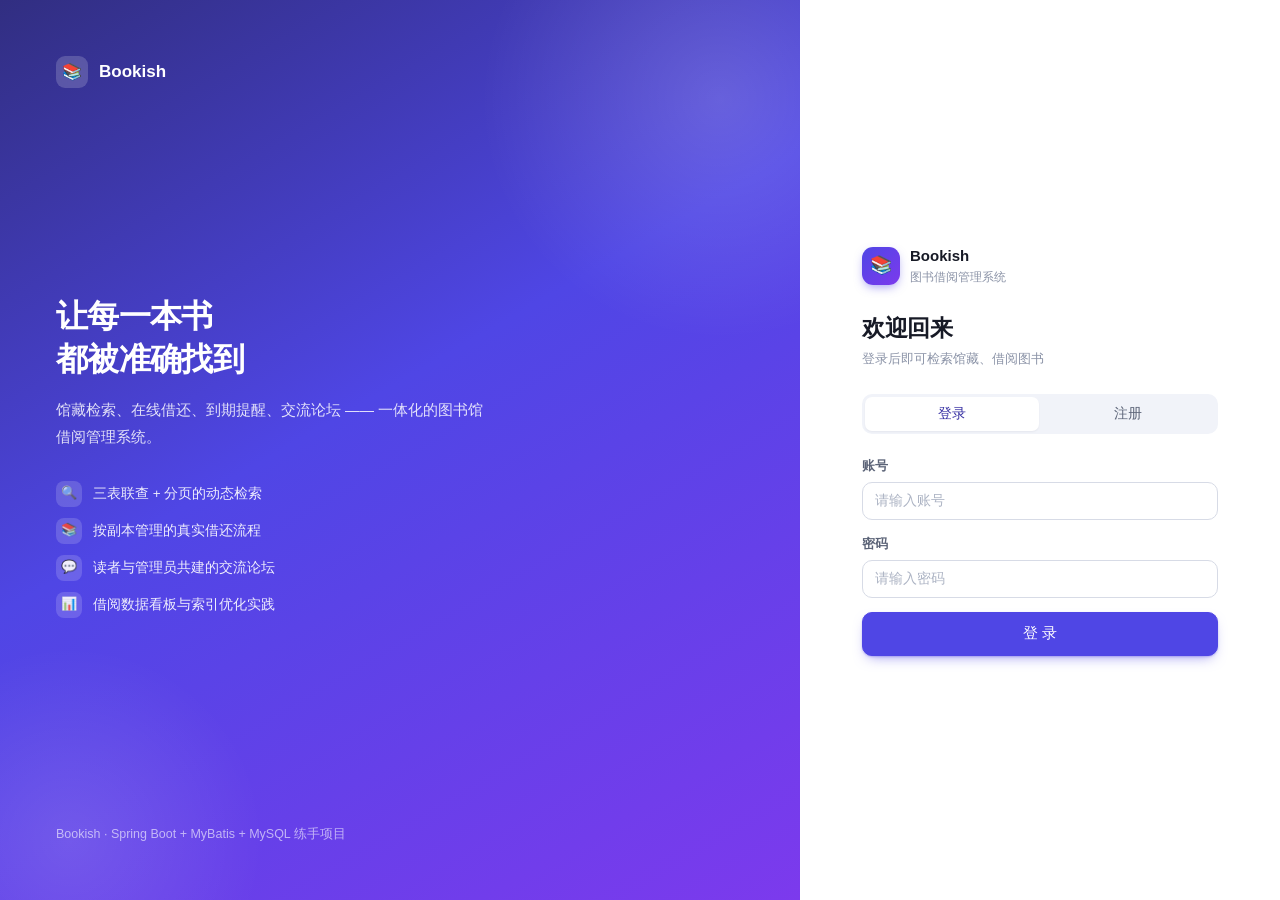
==== src/main/resources/static/admin.html @ 9dac6c5d "注册管理员需邀请码 + 前端自动刷新轮询 + 移除演示账号提示 - 后端：RegisterUserVo 增加 role/inviteCode，注册接口校验管理员邀请码   （错误码 1008，邀请码走" ====
<!DOCTYPE html>
<html lang="zh-CN">
<head>
<meta charset="UTF-8">
<meta name="viewport" content="width=device-width, initial-scale=1.0">
<meta http-equiv="Cache-Control" content="no-store, no-cache, must-revalidate">
<title>管理后台 · Bookish</title>
<link rel="stylesheet" href="css/style.css?v=20261019e">
</head>
<body>

<div class="app">
  <aside class="sidebar" id="sidebar"></aside>

  <div class="main">
    <header class="topbar" id="topbar"></header>

    <main class="content">

      <div class="tabs">
        <button class="active" onclick="switchPane('stats', this)">📊 统计看板</button>
        <button onclick="switchPane('books', this)">📚 图书管理</button>
        <button onclick="switchPane('records', this)">📋 借阅流水</button>
        <button onclick="switchPane('community', this)">🛡️ 社区管理 <span class="cnt" id="tabReportCnt">0</span></button>
      </div>

      <!-- ==================== 统计看板 ==================== -->
      <div id="paneStats">
        <div class="stat-grid cols-4">
          <div class="stat-card">
            <div class="s-top"><span class="s-label">图书种类</span><span class="s-ico">📚</span></div>
            <div class="s-value" id="stBooks">—</div>
          </div>
          <div class="stat-card">
            <div class="s-top"><span class="s-label">馆藏册数</span><span class="s-ico">🗂️</span></div>
            <div class="s-value" id="stCopies">—</div>
          </div>
          <div class="stat-card">
            <div class="s-top"><span class="s-label">注册读者</span><span class="s-ico">👥</span></div>
            <div class="s-value" id="stReaders">—</div>
          </div>
          <div class="stat-card">
            <div class="s-top"><span class="s-label">当前在借</span><span class="s-ico">📖</span></div>
            <div class="s-value" id="stBorrowing">—</div>
          </div>
          <div class="stat-card danger">
            <div class="s-top"><span class="s-label">逾期未还</span><span class="s-ico">⏰</span></div>
            <div class="s-value" id="stOverdue">—</div>
          </div>
          <div class="stat-card">
            <div class="s-top"><span class="s-label">今日借出</span><span class="s-ico">📈</span></div>
            <div class="s-value" id="stToday">—</div>
          </div>
          <div class="stat-card accent">
            <div class="s-top"><span class="s-label">待缴罚款</span><span class="s-ico">💰</span></div>
            <div class="s-value" id="stFine">—</div>
          </div>
          <div class="stat-card success">
            <div class="s-top"><span class="s-label">论坛帖子</span><span class="s-ico">💬</span></div>
            <div class="s-value" id="stPosts">—</div>
            <div class="s-foot">待处理举报 <b id="stReports">—</b></div>
          </div>
        </div>

        <div class="stat-grid cols-2 mt-16" style="grid-template-columns:1fr 1fr">
          <div class="card">
            <div class="card-head"><h3>📊 各分类借阅量</h3></div>
            <div class="card-body"><div class="bar-chart" id="catChart"><div class="loading-tip">加载中…</div></div></div>
          </div>
          <div class="card">
            <div class="card-head"><h3>📈 月度借出趋势</h3></div>
            <div class="card-body"><div class="bar-chart" id="monthChart"><div class="loading-tip">加载中…</div></div></div>
          </div>
        </div>
      </div>

      <!-- ==================== 图书管理 ==================== -->
      <div id="paneBooks" class="hidden">
        <div class="flex-between mb-16">
          <div class="text-sub text-sm">共 <b id="bookTotal">0</b> 种图书（含全部出版社）</div>
          <button class="btn btn-primary" onclick="openBookForm(null)">＋ 新增图书</button>
        </div>
        <div class="table-wrap"><table class="data-table" id="bookTable"></table></div>
        <div id="bookPager" class="pager"></div>
      </div>

      <!-- ==================== 借阅流水 ==================== -->
      <div id="paneRecords" class="hidden">
        <div class="card mb-16">
          <div class="card-body" style="padding:14px 16px">
            <div class="search-row">
              <div class="search-wrap">
                <span class="s-ico">🔍</span>
                <input type="text" id="recKeyword" placeholder="搜索读者姓名 / 书名 / 条码…"
                       onkeydown="if(event.key==='Enter')loadRecords(1)">
              </div>
              <select id="recStatus" onchange="loadRecords(1)" style="width:auto;min-width:130px">
                <option value="">全部状态</option>
                <option value="borrowed">在借中</option>
                <option value="overdue">已逾期</option>
                <option value="returned">已归还</option>
              </select>
              <button class="btn btn-primary" onclick="loadRecords(1)">查询</button>
              <button class="btn btn-ghost" onclick="resetRecords()">重置</button>
            </div>
          </div>
        </div>
        <div class="table-wrap"><table class="data-table" id="recTable"></table></div>
        <div id="recPager" class="pager"></div>
      </div>

      <!-- ==================== 社区管理 ==================== -->
      <div id="paneCommunity" class="hidden">
        <div class="seg mb-16" id="cmSeg">
          <button class="seg-btn active" data-sub="reports" onclick="switchComm('reports')">🚩 举报处理</button>
          <button class="seg-btn" data-sub="audits" onclick="switchComm('audits')">📝 帖子审核 <span class="cnt" id="tabAuditCnt">0</span></button>
          <button class="seg-btn" data-sub="users" onclick="switchComm('users')">👥 用户与禁言</button>
          <button class="seg-btn" data-sub="anns" onclick="switchComm('anns')">📢 公告管理</button>
        </div>

        <!-- 帖子审核 -->
        <div id="subAudits" class="hidden">
          <div class="card mb-16">
            <div class="card-body" style="padding:14px 16px">
              <div class="search-row">
                <select id="auStatus" onchange="loadAudits(1)" style="width:auto;min-width:140px">
                  <option value="0">待审核</option>
                  <option value="1">已发布</option>
                  <option value="2">已驳回</option>
                </select>
                <div class="search-wrap">
                  <span class="s-ico">🔍</span>
                  <input type="text" id="auKeyword" placeholder="搜索标题或正文…"
                         onkeydown="if(event.key==='Enter')loadAudits(1)">
                </div>
                <button class="btn btn-primary" onclick="loadAudits(1)">查询</button>
                <button class="btn btn-ghost" onclick="resetAudits()">重置</button>
              </div>
              <div class="hint" style="margin-top:8px">
                普通读者发帖默认「待审核」，只有这里点「通过」后其他人才能看到。
              </div>
            </div>
          </div>
          <div class="table-wrap"><table class="data-table" id="auditTable"></table></div>
          <div id="auditPager" class="pager"></div>
        </div>

        <!-- 举报处理 -->
        <div id="subReports">
          <div class="card mb-16">
            <div class="card-body" style="padding:14px 16px">
              <div class="search-row">
                <select id="rpStatus" onchange="loadReports(1)" style="width:auto;min-width:130px">
                  <option value="0">待处理</option>
                  <option value="">全部状态</option>
                  <option value="1">已处理</option>
                  <option value="2">已驳回</option>
                </select>
                <select id="rpTargetType" onchange="loadReports(1)" style="width:auto;min-width:130px">
                  <option value="">全部类型</option>
                  <option value="post">帖子</option>
                  <option value="comment">评论</option>
                </select>
                <button class="btn btn-ghost" onclick="loadReports(1)">刷新</button>
                <span class="spacer" style="flex:1"></span>
                <span class="text-sub text-sm">点「处理」可隐藏内容 / 删除 / 禁言作者</span>
              </div>
            </div>
          </div>
          <div class="table-wrap"><table class="data-table" id="reportTable"></table></div>
          <div id="reportPager" class="pager"></div>
        </div>

        <!-- 用户与禁言 -->
        <div id="subUsers" class="hidden">
          <div class="card mb-16">
            <div class="card-body" style="padding:14px 16px">
              <div class="search-row">
                <div class="search-wrap">
                  <span class="s-ico">🔍</span>
                  <input type="text" id="uKeyword" placeholder="搜索账号或昵称…"
                         onkeydown="if(event.key==='Enter')loadUsers(1)">
                </div>
                <select id="uRole" onchange="loadUsers(1)" style="width:auto;min-width:120px">
                  <option value="">全部角色</option>
                  <option value="reader">读者</option>
                  <option value="admin">管理员</option>
                </select>
                <select id="uStatus" onchange="loadUsers(1)" style="width:auto;min-width:120px">
                  <option value="">全部状态</option>
                  <option value="1">正常</option>
                  <option value="0">已禁言</option>
                </select>
                <button class="btn btn-primary" onclick="loadUsers(1)">查询</button>
                <button class="btn btn-ghost" onclick="resetUsers()">重置</button>
              </div>
              <div class="hint" style="margin-top:8px">
                禁言后该用户不能发帖 / 评论 / 举报；到期自动失效（后端在发帖、评论时按 mute_until 判断），
                「解除禁言」是立刻恢复。
              </div>
            </div>
          </div>
          <div class="table-wrap"><table class="data-table" id="userTable"></table></div>
          <div id="userPager" class="pager"></div>
        </div>

        <!-- 公告管理 -->
        <div id="subAnns" class="hidden">
          <div class="flex-between mb-16">
            <div class="text-sub text-sm">共 <b id="annTotal">0</b> 条公告</div>
            <button class="btn btn-primary" onclick="admOpenAnn(null)">＋ 发布公告</button>
          </div>
          <div class="table-wrap"><table class="data-table" id="annTable"></table></div>
          <div id="annPager" class="pager"></div>
        </div>
      </div>

    </main>
  </div>
</div>

<!-- ==================== 图书新增/编辑弹窗 ==================== -->
<div class="modal-mask" id="bookModal">
  <div class="modal">
    <div class="modal-head">
      <h3 id="bookModalTitle">新增图书</h3>
      <button class="modal-close" onclick="closeModal('bookModal')">×</button>
    </div>
    <div class="modal-body">
      <div class="field">
        <label>书名 *</label>
        <input type="text" id="fTitle" placeholder="例如：深入理解计算机系统">
      </div>
      <div class="field-row">
        <div class="field"><label>作者 *</label><input type="text" id="fAuthor" placeholder="作者姓名"></div>
        <div class="field"><label>ISBN *</label><input type="text" id="fIsbn" placeholder="13 位书号"></div>
      </div>
      <div class="field-row">
        <div class="field"><label>分类 *</label><select id="fCategory"></select></div>
        <div class="field"><label>出版社 *</label><select id="fPublisher"></select></div>
      </div>
      <div class="field-row">
        <div class="field"><label>价格（元）*</label><input type="number" id="fPrice" step="0.01" min="0" placeholder="59.00"></div>
        <div class="field"><label>出版日期</label><input type="date" id="fDate"></div>
      </div>
      <div class="field" id="copyCountField">
        <label>初始副本数 *</label>
        <input type="number" id="fCopyCount" min="1" max="20" value="3">
        <div class="hint">同一本书可以有多本实体副本，副本会自动生成唯一条码</div>
      </div>
      <div class="field" style="margin-bottom:0">
        <label>简介</label>
        <textarea id="fIntro" placeholder="一句话介绍这本书"></textarea>
      </div>
    </div>
    <div class="modal-foot">
      <button class="btn btn-ghost" onclick="closeModal('bookModal')">取消</button>
      <button class="btn btn-primary" id="btnSaveBook" onclick="saveBook()">保存</button>
    </div>
  </div>
</div>

<!-- ==================== 处理举报弹窗 ==================== -->
<div class="modal-mask" id="dealModal">
  <div class="modal">
    <div class="modal-head">
      <h3>处理举报</h3>
      <button class="modal-close" onclick="closeModal('dealModal')">×</button>
    </div>
    <div class="modal-body">
      <div id="dealTarget" class="pf-tip" style="background:var(--surface-3);border-color:var(--border);color:var(--text-2)"></div>
      <div class="field">
        <label>处理动作</label>
        <select id="dealAction" onchange="onDealActionChange()">
          <option value="reject">驳回举报（内容不动）</option>
          <option value="hide">隐藏被举报内容</option>
          <option value="delete">删除被举报内容</option>
          <option value="mute">隐藏内容 + 禁言作者</option>
        </select>
      </div>
      <div class="field" id="dealDaysField" style="display:none">
        <label>禁言天数</label>
        <select id="dealDays">
          <option value="1">1 天</option>
          <option value="3" selected>3 天</option>
          <option value="7">7 天</option>
          <option value="30">30 天</option>
          <option value="">永久禁言</option>
        </select>
      </div>
      <div class="field" style="margin-bottom:0">
        <label>处理备注（会记进 handle_remark）</label>
        <input type="text" id="dealRemark" maxlength="200" placeholder="例如：确认是广告">
      </div>
    </div>
    <div class="modal-foot">
      <button class="btn btn-ghost" onclick="closeModal('dealModal')">取消</button>
      <button class="btn btn-primary" id="dealSubmit" onclick="submitDeal()">确认处理</button>
    </div>
  </div>
</div>

<!-- ==================== 禁言弹窗 ==================== -->
<div class="modal-mask" id="muteModal">
  <div class="modal" style="max-width:440px">
    <div class="modal-head">
      <h3 id="muteModalTitle">禁言用户</h3>
      <button class="modal-close" onclick="closeModal('muteModal')">×</button>
    </div>
    <div class="modal-body">
      <div id="muteTarget" class="pf-tip" style="background:var(--danger-50);border-color:var(--danger-100);color:var(--danger)"></div>
      <div class="field">
        <label>禁言时长</label>
        <select id="muteDays">
          <option value="1">1 天</option>
          <option value="3" selected>3 天</option>
          <option value="7">7 天</option>
          <option value="30">30 天</option>
          <option value="">永久禁言</option>
        </select>
        <div class="hint">禁言期间该用户不能发帖、评论、举报（后端会拦）</div>
      </div>
      <div class="field" style="margin-bottom:0">
        <label>禁言原因</label>
        <input type="text" id="muteReason" maxlength="200" placeholder="例如：发布广告内容">
      </div>
    </div>
    <div class="modal-foot">
      <button class="btn btn-ghost" onclick="closeModal('muteModal')">取消</button>
      <button class="btn btn-danger" id="muteSubmit" onclick="submitMute()">确认禁言</button>
    </div>
  </div>
</div>

<!-- ==================== 驳回帖子弹窗 ==================== -->
<div class="modal-mask" id="rejectModal">
  <div class="modal" style="max-width:460px">
    <div class="modal-head">
      <h3>驳回帖子</h3>
      <button class="modal-close" onclick="closeModal('rejectModal')">×</button>
    </div>
    <div class="modal-body">
      <div id="rejectTarget" class="pf-tip" style="background:var(--danger-50);border-color:var(--danger-100);color:var(--danger)"></div>
      <div class="field" style="margin-bottom:0">
        <label>驳回理由（作者能看到）</label>
        <textarea id="rejectReason" maxlength="200" placeholder="例如：正文只有一句话，请补充具体内容后再发"></textarea>
        <div class="hint">不填则默认「内容不符合社区规范」。作者可修改后重新提交审核。</div>
      </div>
    </div>
    <div class="modal-foot">
      <button class="btn btn-ghost" onclick="closeModal('rejectModal')">取消</button>
      <button class="btn btn-danger" id="rejectSubmit" onclick="submitReject()">确认驳回</button>
    </div>
  </div>
</div>

<!-- ==================== 公告发布/编辑弹窗 ==================== -->
<div class="modal-mask" id="annModal">
  <div class="modal modal-lg">
    <div class="modal-head">
      <h3 id="annModalTitle">发布公告</h3>
      <button class="modal-close" onclick="closeModal('annModal')">×</button>
    </div>
    <div class="modal-body">
      <div class="field">
        <label>标题 *</label>
        <input type="text" id="anTitle" maxlength="120" placeholder="例如：国庆假期开放时间调整">
      </div>
      <div class="field-row">
        <div class="field">
          <label>类型</label>
          <select id="anType">
            <option value="notice">📌 通知</option>
            <option value="rule">📜 规则</option>
            <option value="event">🎉 活动</option>
          </select>
        </div>
        <div class="field">
          <label>状态</label>
          <select id="anStatus">
            <option value="1">已发布（读者可见）</option>
            <option value="0">下架（读者不可见）</option>
          </select>
        </div>
      </div>
      <div class="field">
        <label class="checkbox" style="font-weight:600;color:var(--text-2)">
          <input type="checkbox" id="anTop"> 置顶显示
        </label>
      </div>
      <div class="field" style="margin-bottom:0">
        <label>正文 *</label>
        <textarea id="anContent" style="min-height:200px" placeholder="支持换行，请写清时间、地点、规则"></textarea>
      </div>
    </div>
    <div class="modal-foot">
      <button class="btn btn-ghost" onclick="closeModal('annModal')">取消</button>
      <button class="btn btn-primary" id="anSubmit" onclick="admSubmitAnn()">发布</button>
    </div>
  </div>
</div>

<script src="js/mock.js?v=20261019e"></script>
<script src="js/api.js?v=20261019e"></script>
<script src="js/admin.js?v=20261019e"></script>
</body>
</html>
---- src/main/resources/static/css/style.css ----
/* ==========================================================
   Bookish · 样式表 v2（现代 SaaS 风格）
   ---------------------------------------------------------
   目录：
   0. 设计 token（颜色 / 圆角 / 阴影 / 间距）
   1. 基础重置与排版
   2. 应用外壳：侧边栏 + 顶栏 + 内容区
   3. 按钮
   4. 表单
   5. 卡片 / 面板 / 分区标题
   6. 徽章 / 标签 / 状态点
   7. 统计卡
   8. 标签页 / 分段控件
   9. 表格 / 分页
   10. 头像 / 用户菜单
   11. 骨架屏 / 空状态 / 加载态
   12. Toast / 弹窗 / 抽屉
   13. 图书（网格 / 热门轮播 / 详情）
   14. 借阅（记录卡）
   15. 图表（横向条形）
   16. 个人中心弹窗
   17. 论坛
   18. 公告
   19. 登录注册页
   20. 响应式
   ========================================================== */

/* ==================== 0. 设计 token ==================== */
:root {
  /* 品牌色：靛蓝 */
  --brand:        #4F46E5;
  --brand-600:    #4338CA;
  --brand-700:    #3730A3;
  --brand-50:     #EEF2FF;
  --brand-100:    #E0E7FF;

  /* 中性色 */
  --bg:           #F5F6FA;
  --surface:      #FFFFFF;
  --surface-2:    #FAFBFD;
  --surface-3:    #F1F3F9;
  --border:       #E7E9F0;
  --border-2:     #D7DBE6;
  --text:         #171A26;
  --text-2:       #5B6377;
  --text-3:       #8B93A7;
  --text-4:       #ADB4C4;

  /* 语义色 */
  --danger:       #E5484D;
  --danger-50:    #FEF1F2;
  --danger-100:   #FDD8DA;
  --success:      #12A150;
  --success-50:   #EAFBF1;
  --warn:         #B45309;
  --warn-50:      #FFF7E6;
  --info:         #0EA5E9;
  --info-50:      #EAF7FE;

  /* 兼容旧变量名（个别内联 style 里还在用 --primary / --accent） */
  --primary:        var(--brand);
  --primary-dark:   var(--brand-600);
  --primary-light:  var(--brand-50);
  --accent:         #7C3AED;
  --accent-light:   #F3EEFE;

  --radius:       14px;
  --radius-sm:    10px;
  --radius-xs:    8px;
  --radius-pill:  999px;

  --shadow-xs: 0 1px 2px rgba(16, 24, 40, .05);
  --shadow-sm: 0 1px 3px rgba(16, 24, 40, .06), 0 1px 2px rgba(16, 24, 40, .04);
  --shadow:    0 2px 4px rgba(16, 24, 40, .04), 0 12px 24px -12px rgba(16, 24, 40, .12);
  --shadow-lg: 0 24px 56px -12px rgba(16, 24, 40, .22);

  --sidebar-w: 236px;
  --topbar-h:  64px;
}

/* ==================== 1. 基础 ==================== */
* { margin: 0; padding: 0; box-sizing: border-box; }

html { scroll-behavior: smooth; -webkit-text-size-adjust: 100%; }

body {
  font-family: -apple-system, BlinkMacSystemFont, "Segoe UI", "PingFang SC",
               "Hiragino Sans GB", "Microsoft YaHei", "Helvetica Neue", sans-serif;
  background: var(--bg);
  color: var(--text);
  font-size: 14px;
  line-height: 1.6;
  min-height: 100vh;
  -webkit-font-smoothing: antialiased;
}

a { color: var(--brand); text-decoration: none; }
a:hover { color: var(--brand-600); }

h1, h2, h3, h4 { line-height: 1.35; font-weight: 650; letter-spacing: -.01em; }
h1 { font-size: 20px; }
h2 { font-size: 17px; }
h3 { font-size: 15.5px; }

::selection { background: var(--brand-100); }

/* 滚动条 */
::-webkit-scrollbar { width: 10px; height: 10px; }
::-webkit-scrollbar-thumb { background: #D3D8E4; border-radius: 999px; border: 3px solid transparent; background-clip: content-box; }
::-webkit-scrollbar-thumb:hover { background: #BCC3D4; background-clip: content-box; }
::-webkit-scrollbar-track { background: transparent; }

/* 通用工具类 */
.hidden { display: none !important; }
.text-sub { color: var(--text-2); }
.text-light { color: var(--text-3); }
.text-sm { font-size: 12.5px; }
.text-xs { font-size: 11.5px; }
.mono { font-family: ui-monospace, SFMono-Regular, Menlo, Consolas, "Liberation Mono", monospace; font-size: 12.5px; }
.flex-between { display: flex; align-items: center; justify-content: space-between; gap: 12px; }
.flex-center { display: flex; align-items: center; gap: 8px; }
.mb-8 { margin-bottom: 8px; }
.mb-16 { margin-bottom: 16px; }
.mt-8 { margin-top: 8px; }
.mt-16 { margin-top: 16px; }
.mt-24 { margin-top: 24px; }
.nowrap { white-space: nowrap; }

/* 入场动画 */
@keyframes fadeUp { from { opacity: 0; transform: translateY(8px); } to { opacity: 1; transform: none; } }
@keyframes fadeIn { from { opacity: 0; } to { opacity: 1; } }
@keyframes spin { to { transform: rotate(360deg); } }
@keyframes shimmer { 0% { background-position: -420px 0; } 100% { background-position: 420px 0; } }
@keyframes popIn { from { opacity: 0; transform: translateY(12px) scale(.98); } to { opacity: 1; transform: none; } }
.fade-up { animation: fadeUp .34s cubic-bezier(.22, .61, .36, 1) both; }

/* ==================== 2. 应用外壳 ==================== */
.app { display: flex; min-height: 100vh; }

/* ---- 侧边栏 ---- */
.sidebar {
  width: var(--sidebar-w);
  position: fixed; top: 0; bottom: 0; left: 0; z-index: 70;
  display: flex; flex-direction: column;
  background: var(--surface);
  border-right: 1px solid var(--border);
}

.sb-brand {
  height: var(--topbar-h);
  display: flex; align-items: center; gap: 10px;
  padding: 0 18px; flex-shrink: 0;
  border-bottom: 1px solid var(--border);
}
.sb-logo {
  width: 32px; height: 32px; border-radius: 9px; flex-shrink: 0;
  background: linear-gradient(135deg, var(--brand) 0%, #7C3AED 100%);
  color: #fff; display: flex; align-items: center; justify-content: center;
  font-size: 16px; box-shadow: 0 4px 10px -2px rgba(79, 70, 229, .5);
}
.sb-brand-text b { display: block; font-size: 15px; letter-spacing: -.02em; line-height: 1.2; }
.sb-brand-text span { font-size: 11px; color: var(--text-3); }

.sb-scroll { flex: 1; overflow-y: auto; padding: 14px 12px; }

.sb-group { margin-bottom: 18px; }
.sb-group-title {
  font-size: 11px; font-weight: 600; letter-spacing: .08em;
  color: var(--text-4); text-transform: uppercase;
  padding: 0 10px 7px;
}

.sb-item {
  display: flex; align-items: center; gap: 11px;
  padding: 9px 11px; margin-bottom: 2px;
  border-radius: var(--radius-sm);
  color: var(--text-2); font-size: 13.5px; font-weight: 500;
  cursor: pointer; position: relative;
  transition: background .15s, color .15s;
}
.sb-item:hover { background: var(--surface-3); color: var(--text); }
.sb-item.active { background: var(--brand-50); color: var(--brand-700); font-weight: 600; }
.sb-item.active::before {
  content: ""; position: absolute; left: -12px; top: 50%; transform: translateY(-50%);
  width: 3px; height: 18px; border-radius: 0 3px 3px 0; background: var(--brand);
}
.sb-item .sb-ico { width: 18px; text-align: center; font-size: 15px; flex-shrink: 0; }
.sb-item .sb-txt { flex: 1; }
.sb-badge {
  min-width: 18px; height: 18px; padding: 0 5px;
  border-radius: 999px; background: var(--danger); color: #fff;
  font-size: 10.5px; font-weight: 700; line-height: 18px; text-align: center;
}
.sb-badge.soft { background: var(--brand-100); color: var(--brand-700); }

.sb-foot { padding: 12px; border-top: 1px solid var(--border); flex-shrink: 0; }
.sb-user {
  display: flex; align-items: center; gap: 10px;
  padding: 8px; border-radius: var(--radius-sm);
  cursor: pointer; transition: background .15s;
}
.sb-user:hover { background: var(--surface-3); }
.sb-user-info { min-width: 0; flex: 1; }
.sb-user-info b { display: block; font-size: 13px; font-weight: 600; white-space: nowrap; overflow: hidden; text-overflow: ellipsis; }
.sb-user-info span { font-size: 11px; color: var(--text-3); }

.sidebar-mask {
  position: fixed; inset: 0; z-index: 65;
  background: rgba(16, 24, 40, .38);
  opacity: 0; pointer-events: none; transition: opacity .22s;
}
.sidebar-mask.show { opacity: 1; pointer-events: auto; }
/* 毛玻璃只在窄屏「抽屉模式」下生效；宽屏侧边栏常驻，不需要遮罩 */
@media (max-width: 960px) {
  .sidebar-mask { backdrop-filter: blur(2px); }
}
@media (min-width: 961px) {
  .sidebar-mask { display: none !important; }
}

/* ---- 主区 ---- */
.main { flex: 1; min-width: 0; margin-left: var(--sidebar-w); display: flex; flex-direction: column; }

.topbar {
  height: var(--topbar-h); flex-shrink: 0;
  position: sticky; top: 0; z-index: 60;
  display: flex; align-items: center; gap: 14px;
  padding: 0 24px;
  background: rgba(255, 255, 255, .88);
  backdrop-filter: saturate(180%) blur(10px);
  border-bottom: 1px solid var(--border);
}
.tb-title { flex: 1; min-width: 0; }
.tb-title h1 { font-size: 17px; display: flex; align-items: center; gap: 8px; }
.tb-title p { font-size: 12.5px; color: var(--text-3); margin-top: 1px; }
.tb-actions { display: flex; align-items: center; gap: 8px; flex-shrink: 0; }

.menu-btn { display: none; }

.icon-btn {
  width: 36px; height: 36px; border-radius: var(--radius-sm);
  display: inline-flex; align-items: center; justify-content: center;
  border: 1px solid transparent; background: none;
  color: var(--text-2); font-size: 16px; cursor: pointer;
  position: relative; transition: all .15s; font-family: inherit;
}
.icon-btn:hover { background: var(--surface-3); color: var(--text); }
.icon-btn .dot {
  position: absolute; top: 6px; right: 6px;
  width: 8px; height: 8px; border-radius: 50%;
  background: var(--danger); border: 2px solid var(--surface);
}

.content {
  flex: 1; width: 100%; max-width: 1320px;
  margin: 0 auto; padding: 24px;
  animation: fadeIn .28s ease both;
}
.content-wide { max-width: 100%; }

/* ==================== 3. 按钮 ==================== */
.btn {
  display: inline-flex; align-items: center; justify-content: center; gap: 6px;
  height: 38px; padding: 0 16px;
  border-radius: var(--radius-sm);
  border: 1px solid var(--border-2);
  background: var(--surface); color: var(--text);
  font-size: 13.5px; font-weight: 550; font-family: inherit;
  cursor: pointer; white-space: nowrap;
  transition: background .15s, border-color .15s, box-shadow .15s, transform .06s;
}
.btn:hover { background: var(--surface-3); border-color: var(--text-4); }
.btn:active { transform: translateY(1px); }
.btn:disabled { opacity: .55; cursor: not-allowed; transform: none; }

.btn-primary {
  background: var(--brand); border-color: var(--brand); color: #fff;
  box-shadow: 0 1px 2px rgba(79, 70, 229, .3), 0 6px 14px -6px rgba(79, 70, 229, .6);
}
.btn-primary:hover { background: var(--brand-600); border-color: var(--brand-600); }
.btn-danger { background: var(--danger); border-color: var(--danger); color: #fff; }
.btn-danger:hover { background: #D13438; border-color: #D13438; }
.btn-soft-danger { background: var(--danger-50); border-color: var(--danger-100); color: var(--danger); }
.btn-soft-danger:hover { background: var(--danger-100); border-color: var(--danger-100); }
.btn-success { background: var(--success); border-color: var(--success); color: #fff; }
.btn-success:hover { background: #0E8A44; border-color: #0E8A44; }
.btn-ghost { background: transparent; border-color: var(--border-2); color: var(--text-2); }
.btn-ghost:hover { background: var(--surface-3); color: var(--text); }
.btn-brand-soft { background: var(--brand-50); border-color: var(--brand-100); color: var(--brand-700); }
.btn-brand-soft:hover { background: var(--brand-100); border-color: var(--brand-100); }
.btn-link { background: none; border: none; color: var(--brand); padding: 0 4px; height: auto; }
.btn-link:hover { background: none; text-decoration: underline; }

.btn-sm { height: 30px; padding: 0 11px; font-size: 12.5px; border-radius: var(--radius-xs); gap: 4px; }
.btn-lg { height: 44px; padding: 0 22px; font-size: 14.5px; }
.btn-block { width: 100%; }
.btn-icon { width: 36px; height: 36px; padding: 0; }
.btn-icon.btn-sm { width: 30px; height: 30px; }

.btn-group { display: inline-flex; gap: 6px; }

/* ==================== 4. 表单 ==================== */
.field { margin-bottom: 14px; }
.field > label {
  display: block; font-size: 12.5px; font-weight: 600;
  color: var(--text-2); margin-bottom: 6px;
}
.field .hint { font-size: 11.5px; color: var(--text-3); margin-top: 5px; }
.field .err { font-size: 11.5px; color: var(--danger); margin-top: 5px; }
.field-row { display: grid; grid-template-columns: 1fr 1fr; gap: 12px; }

input[type="text"], input[type="password"], input[type="number"], input[type="date"],
input[type="search"], select, textarea {
  width: 100%; min-height: 38px;
  padding: 8px 12px;
  border: 1px solid var(--border-2);
  border-radius: var(--radius-sm);
  background: var(--surface);
  color: var(--text); font-size: 13.5px; font-family: inherit;
  transition: border-color .15s, box-shadow .15s, background .15s;
}
textarea { min-height: 92px; resize: vertical; line-height: 1.65; }
input::placeholder, textarea::placeholder { color: var(--text-4); }
input:focus, select:focus, textarea:focus {
  outline: none; border-color: var(--brand);
  box-shadow: 0 0 0 3.5px rgba(79, 70, 229, .13);
}
input:disabled, select:disabled, textarea:disabled { background: var(--surface-3); color: var(--text-3); cursor: not-allowed; }
select { cursor: pointer; appearance: none;
  background-image: url("data:image/svg+xml;utf8,<svg xmlns='http://www.w3.org/2000/svg' width='12' height='12' viewBox='0 0 24 24' fill='none' stroke='%238B93A7' stroke-width='3'><path d='M6 9l6 6 6-6'/></svg>");
  background-repeat: no-repeat; background-position: right 12px center; padding-right: 32px;
}

/* 搜索框（带放大镜 + 清空按钮） */
.search-wrap { position: relative; flex: 1; min-width: 160px; }
.search-wrap .s-ico {
  position: absolute; left: 12px; top: 50%; transform: translateY(-50%);
  color: var(--text-4); font-size: 14px; pointer-events: none;
}
.search-wrap input { padding-left: 34px; padding-right: 34px; }
.search-wrap .s-clear {
  position: absolute; right: 8px; top: 50%; transform: translateY(-50%);
  width: 22px; height: 22px; border-radius: 50%; border: none;
  background: var(--surface-3); color: var(--text-2);
  font-size: 14px; line-height: 1; cursor: pointer; display: none;
  align-items: center; justify-content: center;
}
.search-wrap .s-clear:hover { background: var(--border-2); color: var(--text); }

.checkbox { display: inline-flex; align-items: center; gap: 7px; font-size: 13px; color: var(--text-2); cursor: pointer; }
.checkbox input { width: 15px; height: 15px; accent-color: var(--brand); cursor: pointer; }

/* ==================== 5. 卡片 / 面板 / 标题 ==================== */
.card {
  background: var(--surface);
  border: 1px solid var(--border);
  border-radius: var(--radius);
  box-shadow: var(--shadow-xs);
}
.card-pad { padding: 18px; }
.card-head {
  display: flex; align-items: center; justify-content: space-between; gap: 12px;
  padding: 15px 18px; border-bottom: 1px solid var(--border);
}
.card-head h3 { font-size: 14.5px; display: flex; align-items: center; gap: 8px; }
.card-body { padding: 18px; }
.card-body-flush { padding: 8px 0; }

.panel {
  background: var(--surface); border: 1px solid var(--border);
  border-radius: var(--radius); box-shadow: var(--shadow-xs);
}

.section-title {
  display: flex; align-items: center; gap: 9px;
  font-size: 14.5px; font-weight: 650;
  margin: 26px 0 13px;
}
.section-title:first-child { margin-top: 0; }
.section-title .bar {
  width: 3px; height: 15px; border-radius: 2px;
  background: linear-gradient(180deg, var(--brand), #7C3AED);
}
.section-title .sub { font-size: 12px; font-weight: 400; color: var(--text-3); }
.section-title .spacer { flex: 1; }

.divider { height: 1px; background: var(--border); margin: 16px 0; }

/* ==================== 6. 徽章 / 标签 ==================== */
.badge {
  display: inline-flex; align-items: center; gap: 4px;
  height: 20px; padding: 0 8px; border-radius: 6px;
  font-size: 11.5px; font-weight: 600; white-space: nowrap;
  background: var(--surface-3); color: var(--text-2);
}
.badge.brand { background: var(--brand-50); color: var(--brand-700); }
.badge.success { background: var(--success-50); color: var(--success); }
.badge.warn { background: var(--warn-50); color: var(--warn); }
.badge.danger { background: var(--danger-50); color: var(--danger); }
.badge.info { background: var(--info-50); color: #0369A1; }
.badge.solid-danger { background: var(--danger); color: #fff; }
.badge.gradient { background: linear-gradient(135deg, var(--brand), #7C3AED); color: #fff; }

.tag {
  display: inline-flex; align-items: center;
  padding: 1px 8px; border-radius: var(--radius-pill);
  font-size: 11.5px; font-weight: 500;
  background: var(--brand-50); color: var(--brand-700);
  border: 1px solid var(--brand-100);
}
.tag.gray { background: var(--surface-3); color: var(--text-2); border-color: var(--border); }
.tag.warn { background: var(--warn-50); color: var(--warn); border-color: #FBE3B4; }
.tag.danger { background: var(--danger-50); color: var(--danger); border-color: var(--danger-100); }
.tag.success { background: var(--success-50); color: var(--success); border-color: #BFEBD3; }
.tag.plain { background: transparent; border-color: var(--border-2); color: var(--text-2); }

.chip {
  display: inline-flex; align-items: center; gap: 5px;
  padding: 5px 12px; border-radius: var(--radius-pill);
  background: var(--surface); border: 1px solid var(--border-2);
  color: var(--text-2); font-size: 12.5px; cursor: pointer;
  transition: all .15s; user-select: none;
}
.chip:hover { border-color: var(--brand); color: var(--brand-700); background: var(--brand-50); }
.chip.active { background: var(--brand); border-color: var(--brand); color: #fff; font-weight: 600; }
.chip-label { font-size: 12.5px; color: var(--text-3); margin-right: 4px; }

.chips { display: flex; flex-wrap: wrap; gap: 8px; align-items: center; }

.status-tag {
  display: inline-flex; align-items: center; gap: 5px;
  padding: 2px 9px; border-radius: var(--radius-pill);
  font-size: 11.5px; font-weight: 600;
}
.status-tag::before { content: ""; width: 6px; height: 6px; border-radius: 50%; background: currentColor; }
.status-tag.borrowed { background: var(--brand-50); color: var(--brand-700); }
.status-tag.returned { background: var(--surface-3); color: var(--text-2); }
.status-tag.overdue { background: var(--danger-50); color: var(--danger); }
.status-tag.available { background: var(--success-50); color: var(--success); }
.status-tag.lost { background: var(--surface-3); color: var(--text-3); }

/* ==================== 7. 统计卡 ==================== */
.stat-grid { display: grid; grid-template-columns: repeat(4, 1fr); gap: 14px; }
.stat-grid.cols-1 { grid-template-columns: 1fr; }
.stat-grid.cols-2 { grid-template-columns: repeat(2, 1fr); }
.stat-grid.cols-3 { grid-template-columns: repeat(3, 1fr); }
.stat-grid.cols-4 { grid-template-columns: repeat(4, 1fr); }
.stat-grid.cols-5 { grid-template-columns: repeat(5, 1fr); }

.stat-card {
  position: relative; overflow: hidden;
  background: var(--surface); border: 1px solid var(--border);
  border-radius: var(--radius); padding: 16px 18px;
  box-shadow: var(--shadow-xs);
  transition: box-shadow .2s, transform .2s, border-color .2s;
}
.stat-card:hover { box-shadow: var(--shadow); transform: translateY(-2px); border-color: var(--border-2); }
.stat-card .s-top { display: flex; align-items: center; justify-content: space-between; margin-bottom: 9px; }
.stat-card .s-label { font-size: 12.5px; color: var(--text-3); font-weight: 500; }
.stat-card .s-ico {
  width: 32px; height: 32px; border-radius: 9px;
  display: flex; align-items: center; justify-content: center; font-size: 15px;
  background: var(--brand-50);
}
.stat-card .s-value { font-size: 24px; font-weight: 700; letter-spacing: -.02em; line-height: 1.2; }
.stat-card .s-foot { font-size: 11.5px; color: var(--text-3); margin-top: 5px; }
.stat-card.danger .s-ico { background: var(--danger-50); }
.stat-card.danger .s-value { color: var(--danger); }
.stat-card.accent .s-ico { background: var(--warn-50); }
.stat-card.accent .s-value { color: var(--warn); }
.stat-card.success .s-ico { background: var(--success-50); }
.stat-card.success .s-value { color: var(--success); }
.stat-card::after {
  content: ""; position: absolute; right: -28px; top: -28px;
  width: 90px; height: 90px; border-radius: 50%;
  background: radial-gradient(circle, rgba(79, 70, 229, .07), transparent 70%);
  pointer-events: none;
}

/* ==================== 8. 标签页 / 分段控件 ==================== */
.tabs {
  display: flex; gap: 2px; align-items: center;
  border-bottom: 1px solid var(--border);
  margin-bottom: 18px; overflow-x: auto; scrollbar-width: none;
}
.tabs::-webkit-scrollbar { display: none; }
.tabs button {
  position: relative; border: none; background: none; font-family: inherit;
  padding: 10px 15px; margin-bottom: -1px;
  font-size: 13.5px; font-weight: 550; color: var(--text-2);
  cursor: pointer; white-space: nowrap;
  border-bottom: 2px solid transparent;
  transition: color .15s, border-color .15s;
}
.tabs button:hover { color: var(--text); }
.tabs button.active { color: var(--brand-700); border-bottom-color: var(--brand); }
.tabs button .cnt {
  margin-left: 6px; padding: 0 6px; border-radius: 999px;
  background: var(--surface-3); color: var(--text-3);
  font-size: 11px; font-weight: 600;
}
.tabs button.active .cnt { background: var(--brand-50); color: var(--brand-700); }
.tabs .t-spacer { flex: 1; }

.seg {
  display: inline-flex; padding: 3px; gap: 2px;
  background: var(--surface-3); border-radius: var(--radius-sm);
}
.seg-btn {
  border: none; background: none; font-family: inherit;
  padding: 5px 12px; border-radius: 7px;
  font-size: 12.5px; font-weight: 550; color: var(--text-2); cursor: pointer;
  transition: all .15s;
}
.seg-btn:hover { color: var(--text); }
.seg-btn.active { background: var(--surface); color: var(--brand-700); box-shadow: var(--shadow-xs); }

/* ==================== 9. 表格 / 分页 ==================== */
.table-wrap {
  background: var(--surface); border: 1px solid var(--border);
  border-radius: var(--radius); overflow: auto; box-shadow: var(--shadow-xs);
}
.data-table { width: 100%; border-collapse: collapse; font-size: 13.5px; }
.data-table th {
  text-align: left; font-weight: 600; font-size: 12px;
  color: var(--text-3); text-transform: uppercase; letter-spacing: .04em;
  padding: 12px 14px; background: var(--surface-2);
  border-bottom: 1px solid var(--border); white-space: nowrap;
  position: sticky; top: 0; z-index: 1;
}
.data-table td { padding: 12px 14px; border-bottom: 1px solid var(--border); vertical-align: middle; }
.data-table tbody tr:last-child td { border-bottom: none; }
.data-table tbody tr { transition: background .13s; }
.data-table tbody tr:hover { background: var(--surface-2); }
.data-table .t-right { text-align: right; }
.data-table .t-center { text-align: center; }
.data-table .t-narrow { width: 1%; white-space: nowrap; }
.table-empty { padding: 40px 16px; text-align: center; color: var(--text-3); }

.pager {
  display: flex; align-items: center; gap: 5px; flex-wrap: wrap;
  margin-top: 18px;
}
.pager button {
  min-width: 34px; height: 34px; padding: 0 10px;
  border: 1px solid var(--border-2); background: var(--surface);
  border-radius: var(--radius-xs); color: var(--text-2);
  font-size: 13px; font-family: inherit; cursor: pointer;
  transition: all .15s;
}
.pager button:hover:not(:disabled) { border-color: var(--brand); color: var(--brand-700); background: var(--brand-50); }
.pager button.active { background: var(--brand); border-color: var(--brand); color: #fff; font-weight: 600; }
.pager button:disabled { opacity: .45; cursor: not-allowed; }
.pager-info { font-size: 12.5px; color: var(--text-3); margin-left: 8px; }

/* ==================== 10. 头像 / 用户菜单 ==================== */
.avatar {
  width: 34px; height: 34px; border-radius: 50%; flex-shrink: 0;
  display: inline-flex; align-items: center; justify-content: center;
  background: var(--brand); color: #fff;
  font-size: 13px; font-weight: 600; overflow: hidden;
  user-select: none;
}
.avatar img { width: 100%; height: 100%; object-fit: cover; display: block; }
.avatar.avatar-lg { width: 44px; height: 44px; font-size: 16px; }
.avatar.avatar-sm { width: 28px; height: 28px; font-size: 11.5px; }
.avatar.avatar-xs { width: 24px; height: 24px; font-size: 10.5px; }
.avatar.avatar-xl { width: 72px; height: 72px; font-size: 26px; }

.avatar-stack { display: flex; }
.avatar-stack .avatar { margin-left: -8px; border: 2px solid var(--surface); }
.avatar-stack .avatar:first-child { margin-left: 0; }

.nav-user { position: relative; flex-shrink: 0; }
.user-chip {
  display: flex; align-items: center; gap: 9px;
  padding: 4px 10px 4px 4px; border-radius: var(--radius-pill);
  cursor: pointer; transition: background .15s; border: 1px solid transparent;
}
.user-chip:hover { background: var(--surface-3); border-color: var(--border); }
.user-chip .uname { font-size: 13px; font-weight: 550; max-width: 110px; overflow: hidden; text-overflow: ellipsis; white-space: nowrap; }
.user-chip .urole {
  font-size: 10.5px; color: var(--text-3); background: var(--surface-3);
  padding: 1px 7px; border-radius: var(--radius-pill); border: 1px solid var(--border);
}
.user-chip .caret { color: var(--text-4); font-size: 10px; }

.user-menu {
  position: absolute; right: 0; top: 46px; z-index: 90;
  background: var(--surface); border: 1px solid var(--border);
  border-radius: var(--radius); box-shadow: var(--shadow-lg);
  min-width: 200px; padding: 6px; display: none;
  animation: popIn .16s ease both;
}
.user-menu.show { display: block; }
.user-menu .um-head {
  padding: 9px 11px 10px; border-bottom: 1px solid var(--border); margin-bottom: 5px;
}
.user-menu .um-head b { display: block; font-size: 13px; }
.user-menu .um-head span { font-size: 11.5px; color: var(--text-3); }
.user-menu a, .user-menu button {
  display: flex; align-items: center; gap: 9px; width: 100%; text-align: left;
  padding: 8px 11px; border-radius: var(--radius-xs);
  font-size: 13px; color: var(--text); background: none;
  border: none; cursor: pointer; font-family: inherit;
}
.user-menu a:hover, .user-menu button:hover { background: var(--surface-3); }
.user-menu .um-danger { color: var(--danger); }
.user-menu .um-sep { height: 1px; background: var(--border); margin: 5px 0; }

/* ==================== 11. 骨架屏 / 空状态 ==================== */
.sk-card {
  background: var(--surface); border: 1px solid var(--border);
  border-radius: var(--radius); overflow: hidden;
}
.sk-cover { height: 150px; background: var(--surface-3); }
.sk-body { padding: 14px; }
.sk-line {
  height: 11px; border-radius: 5px; margin-bottom: 9px;
  background: linear-gradient(90deg, #EEF0F5 25%, #F7F8FB 37%, #EEF0F5 63%);
  background-size: 420px 100%; animation: shimmer 1.25s linear infinite;
}
.sk-line.w80 { width: 80%; }
.sk-line.w60 { width: 60%; }
.sk-line.w50 { width: 50%; }
.sk-line.w40 { width: 40%; }
.sk-line.tall { height: 18px; }
.sk-row { display: flex; gap: 12px; padding: 14px 18px; border-bottom: 1px solid var(--border); align-items: flex-start; }
.sk-circle { width: 34px; height: 34px; border-radius: 50%; flex-shrink: 0; background: var(--surface-3); }
.sk-row .sk-body { padding: 0; flex: 1; }

.loading-tip { padding: 26px; text-align: center; color: var(--text-3); font-size: 13px; }
.loading-tip::before {
  content: ""; display: inline-block; width: 13px; height: 13px; margin-right: 8px;
  border: 2px solid var(--border-2); border-top-color: var(--brand); border-radius: 50%;
  animation: spin .7s linear infinite; vertical-align: -2px;
}

.empty-tip {
  padding: 52px 20px; text-align: center;
  color: var(--text-3); font-size: 13.5px; line-height: 1.9;
}
.empty-tip .big { font-size: 34px; margin-bottom: 10px; opacity: .9; }
.empty-tip a { font-weight: 550; }

.empty-state { padding: 46px 20px; text-align: center; }
.empty-state .es-ico {
  width: 54px; height: 54px; margin: 0 auto 12px; border-radius: 16px;
  background: var(--surface-3); display: flex; align-items: center; justify-content: center;
  font-size: 24px;
}
.empty-state b { display: block; font-size: 14px; margin-bottom: 4px; }
.empty-state p { color: var(--text-3); font-size: 12.5px; }

.is-busy { opacity: .5; transition: opacity .18s; pointer-events: none; }

/* ==================== 12. Toast / 弹窗 / 抽屉 ==================== */
#toastBox {
  position: fixed; top: 18px; left: 50%; transform: translateX(-50%);
  z-index: 300; display: flex; flex-direction: column; gap: 9px;
  align-items: center; pointer-events: none;
}
.toast {
  display: flex; align-items: center; gap: 9px;
  padding: 10px 16px; border-radius: var(--radius-sm);
  background: #1F2433; color: #fff; font-size: 13px; font-weight: 500;
  box-shadow: var(--shadow-lg); max-width: 440px;
  animation: popIn .2s ease both;
}
.toast::before { content: "●"; font-size: 9px; color: #7DD3A0; }
.toast.err { background: #4A1519; }
.toast.err::before { color: #FF8B8F; }
.toast.warn { background: #4A3208; }
.toast.warn::before { color: #FFC46B; }
.toast.ok::before { color: #7DD3A0; }

.modal-mask {
  position: fixed; inset: 0; z-index: 200;
  background: rgba(16, 24, 40, .45);
  backdrop-filter: blur(3px);
  display: none; align-items: flex-start; justify-content: center;
  padding: 56px 16px; overflow-y: auto;
}
.modal-mask.show { display: flex; animation: fadeIn .18s ease both; }

.modal {
  width: 100%; max-width: 520px; margin: auto 0;
  background: var(--surface); border-radius: 18px;
  box-shadow: var(--shadow-lg); overflow: hidden;
  animation: popIn .22s cubic-bezier(.22, .61, .36, 1) both;
}
.modal.modal-lg { max-width: 760px; }
.modal.modal-xl { max-width: 960px; }
.modal-head {
  display: flex; align-items: center; justify-content: space-between; gap: 12px;
  padding: 17px 20px; border-bottom: 1px solid var(--border);
}
.modal-head h3 { font-size: 15.5px; }
.modal-close {
  width: 30px; height: 30px; border-radius: var(--radius-xs);
  border: none; background: none; color: var(--text-3);
  font-size: 19px; line-height: 1; cursor: pointer; font-family: inherit;
}
.modal-close:hover { background: var(--surface-3); color: var(--text); }
.modal-body { padding: 20px; max-height: 66vh; overflow-y: auto; }
.modal-foot {
  display: flex; align-items: center; justify-content: flex-end; gap: 9px;
  padding: 14px 20px; border-top: 1px solid var(--border); background: var(--surface-2);
}
.modal-foot .spacer { flex: 1; }

.drawer-mask {
  position: fixed; inset: 0; z-index: 210;
  background: rgba(16, 24, 40, .45); backdrop-filter: blur(2px);
  display: none;
}
.drawer-mask.show { display: block; animation: fadeIn .18s ease both; }
.drawer {
  position: fixed; top: 0; right: 0; bottom: 0; z-index: 220;
  width: 100%; max-width: 620px;
  background: var(--surface); border-left: 1px solid var(--border);
  box-shadow: var(--shadow-lg);
  display: flex; flex-direction: column;
  transform: translateX(102%); transition: transform .28s cubic-bezier(.22, .61, .36, 1);
}
.drawer.show { transform: none; }
.drawer-head {
  display: flex; align-items: flex-start; justify-content: space-between; gap: 12px;
  padding: 18px 20px; border-bottom: 1px solid var(--border);
}
.drawer-head h3 { font-size: 17px; line-height: 1.4; }
.drawer-body { flex: 1; overflow-y: auto; padding: 20px; }
.drawer-foot { padding: 14px 20px; border-top: 1px solid var(--border); background: var(--surface-2); }

/* ==================== 13. 图书 ==================== */
.filter-bar {
  background: var(--surface); border: 1px solid var(--border);
  border-radius: var(--radius); padding: 15px 16px;
  box-shadow: var(--shadow-xs);
}
.search-row { display: flex; gap: 10px; align-items: center; flex-wrap: wrap; }
.search-status { font-size: 12.5px; color: var(--text-3); min-width: 60px; }

.book-grid { display: grid; grid-template-columns: repeat(5, 1fr); gap: 15px; margin-top: 18px; }
.book-card {
  background: var(--surface); border: 1px solid var(--border);
  border-radius: var(--radius); overflow: hidden; cursor: pointer;
  display: flex; flex-direction: column;
  transition: box-shadow .2s, transform .2s, border-color .2s;
}
.book-card:hover { box-shadow: var(--shadow); transform: translateY(-3px); border-color: var(--border-2); }
.book-cover {
  height: 156px; position: relative; overflow: hidden;
  background: linear-gradient(160deg, #EEF2FF, #E7EAF6);
  display: flex; align-items: center; justify-content: center;
}
.book-cover img { width: 100%; height: 100%; object-fit: cover; }
.book-cover .spine {
  width: 84%; height: 84%; padding: 12px;
  border-radius: 5px 10px 10px 5px;
  background: linear-gradient(135deg, var(--brand-600), #6D28D9);
  color: #fff; font-size: 13px; font-weight: 600; line-height: 1.45;
  display: flex; align-items: center; text-align: center;
  box-shadow: 0 8px 20px -6px rgba(49, 46, 129, .55), inset 3px 0 0 rgba(255, 255, 255, .22);
  word-break: break-word; overflow: hidden;
}
.book-body { padding: 12px 13px 13px; display: flex; flex-direction: column; flex: 1; }
.book-title { font-size: 13.5px; font-weight: 620; line-height: 1.45; margin-bottom: 3px; min-height: 39px;
  display: -webkit-box; -webkit-line-clamp: 2; -webkit-box-orient: vertical; overflow: hidden; }
.book-author { font-size: 12px; color: var(--text-3); margin-bottom: 9px;
  white-space: nowrap; overflow: hidden; text-overflow: ellipsis; }
.book-tags { display: flex; flex-wrap: wrap; gap: 5px; margin-bottom: 10px; }
.book-foot { display: flex; align-items: center; justify-content: space-between; margin-top: auto; gap: 8px; }
.book-price { font-size: 15px; font-weight: 700; color: var(--text); }
.book-stock { font-size: 11.5px; color: var(--success); font-weight: 550; }
.book-stock.out { color: var(--danger); }

mark.hl, .hl { background: #FFF1A8; color: inherit; padding: 0 1px; border-radius: 3px; }

/* 热门轮播（横向 flex 轨道 + 拖拽 + 自动播放进度点） */
.hot-carousel { position: relative; --hot-visible: 5; --hot-interval: 3.5s; padding: 0 4px; }
.hot-viewport { overflow: hidden; padding: 4px; margin: -4px; cursor: grab; }
.hot-viewport.dragging { cursor: grabbing; }
.hot-viewport.dragging .hot-card { user-select: none; }
.hot-track {
  display: flex; gap: 13px;
  transition: transform .5s cubic-bezier(.22, .61, .36, 1);
  will-change: transform;
}
.hot-viewport.no-anim .hot-track, .hot-track.no-anim { transition: none; }
.hot-card {
  position: relative; cursor: pointer; overflow: hidden; flex-shrink: 0;
  /* 可见张数由 --hot-visible 控制，减去 (n-1) 份间隙保证整页对齐 */
  flex-basis: calc((100% - (var(--hot-visible) - 1) * 13px) / var(--hot-visible));
  background: var(--surface); border: 1px solid var(--border);
  border-radius: var(--radius); padding: 14px 13px 13px;
  transition: box-shadow .2s, transform .2s, border-color .2s;
}
.hot-card:hover { box-shadow: var(--shadow); transform: translateY(-3px); border-color: var(--border-2); }
.hot-card.top3 { border-color: var(--brand-100); background: linear-gradient(180deg, #FBFBFF, var(--surface)); }
.hot-rank {
  position: absolute; top: 0; right: 0;
  width: 30px; height: 30px; display: flex; align-items: center; justify-content: center;
  background: var(--surface-3); color: var(--text-3);
  font-size: 12.5px; font-weight: 700;
  border-radius: 0 var(--radius) 0 12px;
}
.hot-card.top3 .hot-rank { background: linear-gradient(135deg, var(--brand), #7C3AED); color: #fff; }
.hot-title {
  font-size: 13.5px; font-weight: 620; line-height: 1.45; margin-bottom: 4px; padding-right: 24px;
  min-height: 39px; display: -webkit-box; -webkit-line-clamp: 2; -webkit-box-orient: vertical; overflow: hidden;
}
.hot-sub { font-size: 11.5px; color: var(--text-3); margin-bottom: 9px;
  white-space: nowrap; overflow: hidden; text-overflow: ellipsis; }
.hot-count { font-size: 11.5px; color: var(--brand-700); font-weight: 600; }
.hot-arrow {
  position: absolute; top: 50%; transform: translateY(-50%); z-index: 3;
  width: 34px; height: 34px; border-radius: 50%;
  border: 1px solid var(--border); background: var(--surface);
  box-shadow: var(--shadow); color: var(--text-2);
  font-size: 19px; line-height: 1; cursor: pointer; font-family: inherit;
  display: flex; align-items: center; justify-content: center;
  opacity: 0; transition: all .18s;
}
.hot-carousel:hover .hot-arrow { opacity: 1; }
.hot-arrow:hover { background: var(--brand); color: #fff; border-color: var(--brand); }
.hot-arrow.prev { left: -14px; }
.hot-arrow.next { right: -14px; }
.hot-dots { display: flex; gap: 6px; justify-content: center; margin-top: 13px; }
.hot-dots i {
  width: 6px; height: 6px; border-radius: 50%; background: var(--border-2);
  cursor: pointer; transition: all .2s;
}
.hot-dots i.on { background: var(--brand); width: 22px; border-radius: 3px; position: relative; overflow: hidden; }
/* 自动播放进度：激活点内有一条白色进度条随间隔走完，走完即切下一页 */
.hot-dots i.on::after {
  content: ""; position: absolute; inset: 0; background: rgba(255, 255, 255, .6);
  transform-origin: left center; transform: scaleX(0);
}
.hot-carousel.autoplay .hot-dots i.on::after { animation: hotProg var(--hot-interval) linear forwards; }
.hot-carousel.paused .hot-dots i.on::after { animation-play-state: paused; }
@keyframes hotProg { to { transform: scaleX(1); } }
.hot-placeholder { flex: 1 1 100%; text-align: center; color: var(--text-3); padding: 30px; font-size: 13px; }

/* 平铺模式 */
.hot-carousel.mode-grid .hot-track { display: grid; grid-template-columns: repeat(var(--hot-visible), minmax(0, 1fr)); transform: none !important; }
.hot-carousel.mode-grid .hot-arrow, .hot-carousel.mode-grid .hot-dots { display: none; }
.hot-carousel.mode-grid .hot-viewport { overflow: visible; cursor: default; }

/* 详情弹窗内的小件 */
.info-row { display: flex; gap: 12px; padding: 8px 0; border-bottom: 1px dashed var(--border); font-size: 13px; }
.info-row:last-child { border-bottom: none; }
.info-row .k { width: 72px; flex-shrink: 0; color: var(--text-3); font-size: 12.5px; }
.info-row .v { flex: 1; min-width: 0; }
.copy-list { display: flex; flex-wrap: wrap; gap: 5px; }
.copy-item {
  padding: 1px 7px; border-radius: 6px; font-size: 11.5px;
  font-family: ui-monospace, Menlo, Consolas, monospace;
  background: var(--surface-3); color: var(--text-2); border: 1px solid var(--border);
}
.copy-item.available { background: var(--success-50); color: var(--success); border-color: #C6EEDA; }
.copy-item.borrowed { background: var(--warn-50); color: var(--warn); border-color: #FBE3B4; }
.copy-item.lost { background: var(--danger-50); color: var(--danger); border-color: var(--danger-100); }

/* ==================== 14. 借阅记录 ==================== */
.borrow-list { display: flex; flex-direction: column; gap: 12px; }
.borrow-card {
  position: relative; overflow: hidden;
  background: var(--surface); border: 1px solid var(--border);
  border-radius: var(--radius); padding: 16px 18px;
  box-shadow: var(--shadow-xs);
  transition: box-shadow .2s, border-color .2s;
}
.borrow-card:hover { box-shadow: var(--shadow); border-color: var(--border-2); }
.borrow-card::before { content: ""; position: absolute; left: 0; top: 0; bottom: 0; width: 3px; background: var(--brand); }
.borrow-card.overdue::before { background: var(--danger); }
.borrow-card.returned::before { background: var(--border-2); }
.borrow-head { display: flex; align-items: center; gap: 9px; flex-wrap: wrap; margin-bottom: 8px; }
.borrow-head .b-title { font-size: 15px; font-weight: 620; }
.borrow-head .spacer { flex: 1; }
.borrow-meta { display: flex; flex-wrap: wrap; gap: 8px 26px; font-size: 12.5px; color: var(--text-3); }
.borrow-meta b { color: var(--text-2); font-weight: 600; }

/* ==================== 15. 条形图 ==================== */
.bar-chart { display: flex; flex-direction: column; gap: 11px; }
.bar-row { display: flex; align-items: center; gap: 11px; font-size: 12.5px; }
.bar-row .b-name { width: 92px; flex-shrink: 0; color: var(--text-2);
  white-space: nowrap; overflow: hidden; text-overflow: ellipsis; }
.bar-row .b-track { flex: 1; height: 9px; background: var(--surface-3); border-radius: 999px; overflow: hidden; }
.bar-row .b-fill {
  display: block; height: 100%; border-radius: 999px;
  background: linear-gradient(90deg, var(--brand), #7C3AED);
  transition: width .5s cubic-bezier(.22, .61, .36, 1);
}
.bar-row .b-val { width: 44px; text-align: right; font-weight: 600; color: var(--text-2); }

/* ==================== 16. 个人中心弹窗 ==================== */
.pf-modal { max-width: 560px; }
.pf-tabs {
  display: flex; gap: 4px; padding: 12px 20px 0;
  border-bottom: 1px solid var(--border);
}
.pf-tabs button {
  position: relative; border: none; background: none; font-family: inherit;
  padding: 8px 14px; margin-bottom: -1px;
  font-size: 13.5px; font-weight: 550; color: var(--text-2); cursor: pointer;
  border-bottom: 2px solid transparent;
}
.pf-tabs button.active { color: var(--brand-700); border-bottom-color: var(--brand); }

.pf-avatar-row { display: flex; gap: 18px; align-items: center; margin-bottom: 16px; }
.pf-avatar {
  width: 92px; height: 92px; border-radius: 50%; flex-shrink: 0;
  border: 2px dashed var(--border-2); background: var(--surface-3);
  cursor: pointer; overflow: hidden; padding: 0;
  display: flex; align-items: center; justify-content: center;
  transition: border-color .18s, transform .18s;
}
.pf-avatar:hover { border-color: var(--brand); transform: scale(1.03); }
.pf-avatar img { width: 100%; height: 100%; object-fit: cover; display: block; }
.pf-avatar span {
  width: 100%; height: 100%; display: flex; align-items: center; justify-content: center;
  color: #fff; font-size: 32px; font-weight: 600;
}
.pf-avatar-side { flex: 1; min-width: 0; }
.pf-avatar-title { font-size: 14px; font-weight: 600; margin-bottom: 4px; }
.pf-avatar-hint { font-size: 12px; color: var(--text-3); margin-bottom: 11px; }
.pf-avatar-btns { display: flex; gap: 8px; }
.pf-drop {
  border: 1.5px dashed var(--border-2); border-radius: var(--radius);
  padding: 20px; text-align: center; cursor: pointer;
  background: var(--surface-2); transition: all .18s; margin-bottom: 16px;
}
.pf-drop:hover, .pf-drop.over { border-color: var(--brand); background: var(--brand-50); }
.pf-drop b { display: block; font-size: 13.5px; margin-bottom: 3px; }
.pf-drop span { font-size: 12px; color: var(--text-3); }
.pf-progress { height: 6px; border-radius: 999px; background: var(--surface-3); overflow: hidden; margin-bottom: 16px; }
.pf-progress-bar { height: 100%; width: 0; background: linear-gradient(90deg, var(--brand), #7C3AED); transition: width .2s; }
.pf-info { border: 1px solid var(--border); border-radius: var(--radius); overflow: hidden; }
.pf-info-row { display: flex; gap: 12px; padding: 10px 14px; border-bottom: 1px solid var(--border); font-size: 13px; }
.pf-info-row:last-child { border-bottom: none; }
.pf-info-row:nth-child(odd) { background: var(--surface-2); }
.pf-info-k { width: 82px; flex-shrink: 0; color: var(--text-3); font-size: 12.5px; }
.pf-info-v { flex: 1; min-width: 0; word-break: break-all; }
.pf-tip {
  background: var(--info-50); border: 1px solid #BFE5F7; color: #0B5E86;
  border-radius: var(--radius-sm); padding: 10px 13px; font-size: 12.5px; margin-bottom: 16px;
}

/* ==================== 17. 论坛 ==================== */
.forum-layout { display: grid; grid-template-columns: 1fr 300px; gap: 18px; align-items: start; }
.forum-side { position: sticky; top: calc(var(--topbar-h) + 24px); display: flex; flex-direction: column; gap: 14px; }

/* 帖子列表：卡片之间留足呼吸感 */
#postList { display: flex; flex-direction: column; gap: 18px; }
#postList.is-busy { opacity: .55; pointer-events: none; }

.post-item {
  background: var(--surface); border: 1px solid var(--border);
  border-radius: var(--radius); padding: 19px 22px;
  box-shadow: var(--shadow-xs); cursor: pointer;
  transition: box-shadow .2s, border-color .2s, transform .2s;
}
.post-item:hover { box-shadow: var(--shadow); border-color: var(--border-2); transform: translateY(-1px); }
.post-item.is-top { border-left: 3px solid var(--brand); }
.post-item.is-essence { background: linear-gradient(180deg, #FFFDF5, var(--surface) 70px); }

/* 审核状态横幅（详情页顶部） */
.review-banner {
  padding: 12px 18px; border-radius: var(--radius-sm);
  font-size: 13px; line-height: 1.8; margin-bottom: 14px; border: 1px solid;
}
.review-banner.pending {
  background: var(--info-50); border-color: #BAE6FD; color: #0369A1;
}
.review-banner.rejected {
  background: var(--danger-50); border-color: var(--danger-100); color: var(--danger);
}

.post-head { display: flex; align-items: center; gap: 9px; margin-bottom: 10px; flex-wrap: wrap; }
.post-author { font-size: 12.5px; font-weight: 600; }
.post-time { font-size: 11.5px; color: var(--text-4); }
.post-head .spacer { flex: 1; }

.post-title-row { display: flex; align-items: flex-start; gap: 8px; margin-bottom: 6px; }
.post-title { font-size: 15.5px; font-weight: 650; line-height: 1.45; flex: 1; }
.post-title:hover { color: var(--brand); }
.post-excerpt {
  font-size: 13px; color: var(--text-2); line-height: 1.7; margin-bottom: 10px;
  display: -webkit-box; -webkit-line-clamp: 2; -webkit-box-orient: vertical; overflow: hidden;
}
.post-thumbs { display: flex; gap: 7px; margin-bottom: 11px; }
.post-thumbs img {
  width: 66px; height: 66px; object-fit: cover;
  border-radius: var(--radius-xs); border: 1px solid var(--border);
}
.post-foot { display: flex; align-items: center; gap: 16px; font-size: 12px; color: var(--text-3); flex-wrap: wrap; }
.post-foot .spacer { flex: 1; }
.post-stat { display: inline-flex; align-items: center; gap: 4px; }
.post-stat.liked { color: var(--danger); font-weight: 600; }
.post-act {
  display: inline-flex; align-items: center; gap: 4px;
  border: none; background: none; font-family: inherit;
  font-size: 12px; color: var(--text-3); cursor: pointer; padding: 3px 7px; border-radius: 6px;
}
.post-act:hover { background: var(--surface-3); color: var(--text); }
.post-act.danger:hover { background: var(--danger-50); color: var(--danger); }

/* 帖子详情 */
.post-detail { background: var(--surface); border: 1px solid var(--border); border-radius: var(--radius); overflow: hidden; }
.post-detail-head { padding: 22px 24px 18px; border-bottom: 1px solid var(--border); }
.post-detail-title { font-size: 21px; font-weight: 700; line-height: 1.4; margin-bottom: 12px; letter-spacing: -.01em; }
.post-detail-meta { display: flex; align-items: center; gap: 10px; flex-wrap: wrap; font-size: 12.5px; color: var(--text-3); }
.post-body { padding: 22px 24px; font-size: 14.5px; line-height: 1.95; white-space: pre-wrap; word-break: break-word; color: #262B3A; }
.post-images { display: grid; grid-template-columns: repeat(auto-fill, minmax(180px, 1fr)); gap: 10px; padding: 0 24px 20px; }
.post-images img {
  width: 100%; border-radius: var(--radius-sm); border: 1px solid var(--border);
  cursor: zoom-in; transition: transform .2s;
}
.post-images img:hover { transform: scale(1.015); }
.post-actions {
  display: flex; align-items: center; gap: 10px;
  padding: 14px 24px; border-top: 1px solid var(--border); background: var(--surface-2);
}
.post-actions .spacer { flex: 1; }

/* 评论 */
.comment-section { border-top: 1px solid var(--border); background: var(--surface-2); }
.comment-head {
  display: flex; align-items: center; gap: 8px;
  padding: 15px 24px; font-size: 14px; font-weight: 650;
  border-bottom: 1px solid var(--border);
}
.comment-composer { padding: 16px 24px; border-bottom: 1px solid var(--border); background: var(--surface); }
.comment-composer textarea { min-height: 78px; }
.comment-composer .cc-foot { display: flex; align-items: center; gap: 10px; margin-top: 10px; }
.comment-composer .cc-foot .spacer { flex: 1; }
.comment-composer .cc-count { font-size: 11.5px; color: var(--text-3); }

.comment-list { padding: 6px 24px 20px; }
.comment-item { display: flex; gap: 12px; padding: 15px 0; border-bottom: 1px dashed var(--border); }
.comment-item:last-child { border-bottom: none; }
.comment-main { flex: 1; min-width: 0; }
.comment-meta { display: flex; align-items: center; gap: 8px; margin-bottom: 5px; flex-wrap: wrap; }
.comment-name { font-size: 13px; font-weight: 620; }
.comment-time { font-size: 11.5px; color: var(--text-4); }
.comment-text { font-size: 13.5px; line-height: 1.75; white-space: pre-wrap; word-break: break-word; }
.comment-tools { display: flex; gap: 4px; margin-top: 6px; }
.comment-replies {
  margin-top: 12px; padding: 12px 14px;
  background: var(--surface); border: 1px solid var(--border);
  border-radius: var(--radius-sm);
}
.comment-reply-item { display: flex; gap: 10px; padding: 9px 0; }
.comment-reply-item + .comment-reply-item { border-top: 1px dashed var(--border); }
.reply-target { color: var(--brand-700); font-weight: 600; }
.locked-tip {
  display: flex; align-items: center; gap: 8px;
  padding: 14px 24px; background: var(--warn-50); color: var(--warn);
  font-size: 13px; border-top: 1px solid #FBE3B4;
}
.mute-tip {
  display: flex; align-items: center; gap: 8px;
  padding: 12px 16px; background: var(--danger-50); color: var(--danger);
  font-size: 13px; border: 1px solid var(--danger-100); border-radius: var(--radius-sm); margin-bottom: 14px;
}

/* 发帖弹窗 */
.compose-imgs { display: flex; gap: 9px; flex-wrap: wrap; }
.compose-img {
  position: relative; width: 84px; height: 84px;
  border-radius: var(--radius-xs); overflow: hidden; border: 1px solid var(--border);
}
.compose-img img { width: 100%; height: 100%; object-fit: cover; }
.compose-img .del {
  position: absolute; top: 3px; right: 3px;
  width: 19px; height: 19px; border-radius: 50%;
  border: none; background: rgba(16, 24, 40, .62); color: #fff;
  font-size: 13px; line-height: 1; cursor: pointer; font-family: inherit;
}
.compose-img .del:hover { background: var(--danger); }
.compose-add {
  width: 84px; height: 84px; border-radius: var(--radius-xs);
  border: 1.5px dashed var(--border-2); background: var(--surface-2);
  color: var(--text-3); font-size: 21px; cursor: pointer; font-family: inherit;
  display: flex; flex-direction: column; align-items: center; justify-content: center; gap: 2px;
  transition: all .18s;
}
.compose-add:hover { border-color: var(--brand); color: var(--brand); background: var(--brand-50); }
.compose-add small { font-size: 10.5px; }

/* 图片灯箱 */
.lightbox {
  position: fixed; inset: 0; z-index: 260;
  background: rgba(9, 12, 20, .9);
  display: none; align-items: center; justify-content: center; padding: 40px;
}
.lightbox.show { display: flex; animation: fadeIn .18s ease both; }
.lightbox img { max-width: 100%; max-height: 100%; border-radius: var(--radius); box-shadow: var(--shadow-lg); }
.lightbox .lb-close {
  position: absolute; top: 18px; right: 22px;
  width: 40px; height: 40px; border-radius: 50%; border: none;
  background: rgba(255, 255, 255, .12); color: #fff; font-size: 22px;
  cursor: pointer; font-family: inherit;
}
.lightbox .lb-close:hover { background: rgba(255, 255, 255, .22); }

/* 论坛右侧小统计 */
.side-stat { display: flex; align-items: center; justify-content: space-between; padding: 9px 0; font-size: 12.5px; }
.side-stat + .side-stat { border-top: 1px dashed var(--border); }
.side-stat b { font-size: 14px; }
.side-tags { display: flex; flex-wrap: wrap; gap: 7px; }

/* ==================== 18. 公告 ==================== */
.ann-item {
  display: flex; gap: 14px; padding: 16px 18px;
  background: var(--surface); border: 1px solid var(--border);
  border-radius: var(--radius); cursor: pointer;
  box-shadow: var(--shadow-xs); transition: box-shadow .2s, border-color .2s, transform .2s;
}
.ann-item:hover { box-shadow: var(--shadow); border-color: var(--border-2); transform: translateY(-1px); }
.ann-item + .ann-item { margin-top: 12px; }
.ann-item.unread { border-left: 3px solid var(--brand); }
.ann-ico {
  width: 40px; height: 40px; border-radius: 11px; flex-shrink: 0;
  display: flex; align-items: center; justify-content: center; font-size: 17px;
  background: var(--brand-50);
}
.ann-ico.rule { background: var(--warn-50); }
.ann-ico.event { background: var(--success-50); }
.ann-main { flex: 1; min-width: 0; }
.ann-title { display: flex; align-items: center; gap: 8px; font-size: 14.5px; font-weight: 620; margin-bottom: 4px; }
.ann-dot { width: 7px; height: 7px; border-radius: 50%; background: var(--danger); flex-shrink: 0; }
.ann-excerpt { font-size: 12.8px; color: var(--text-2); line-height: 1.7; margin-bottom: 7px;
  display: -webkit-box; -webkit-line-clamp: 2; -webkit-box-orient: vertical; overflow: hidden; }
.ann-meta { display: flex; align-items: center; gap: 14px; font-size: 11.5px; color: var(--text-4); flex-wrap: wrap; }
.ann-content { font-size: 14.5px; line-height: 2; white-space: pre-wrap; word-break: break-word; color: #262B3A; }
.ann-sign {
  margin-top: 22px; padding-top: 14px; border-top: 1px dashed var(--border);
  font-size: 12.5px; color: var(--text-3); text-align: right;
}
.ann-empty-unread { text-align: center; padding: 8px; }

/* ==================== 19. 登录 / 注册 ==================== */
.login-page {
  min-height: 100vh; display: flex; align-items: stretch;
  background: var(--bg);
}
.login-aside {
  flex: 1; position: relative; overflow: hidden; display: none;
  padding: 56px;
  background: linear-gradient(150deg, #312E81 0%, #4F46E5 45%, #7C3AED 100%);
  color: #fff; flex-direction: column; justify-content: space-between;
}
.login-aside::before, .login-aside::after {
  content: ""; position: absolute; border-radius: 50%; pointer-events: none;
}
.login-aside::before {
  width: 520px; height: 520px; right: -180px; top: -160px;
  background: radial-gradient(circle, rgba(255, 255, 255, .16), transparent 65%);
}
.login-aside::after {
  width: 420px; height: 420px; left: -140px; bottom: -150px;
  background: radial-gradient(circle, rgba(255, 255, 255, .12), transparent 65%);
}
.la-brand { display: flex; align-items: center; gap: 11px; font-size: 17px; font-weight: 650; position: relative; }
.la-brand .sb-logo { box-shadow: none; background: rgba(255, 255, 255, .18); backdrop-filter: blur(6px); }
.la-mid { position: relative; max-width: 430px; }
.la-mid h2 { font-size: 32px; line-height: 1.35; letter-spacing: -.02em; margin-bottom: 16px; font-weight: 700; }
.la-mid p { font-size: 14.5px; line-height: 1.85; color: rgba(255, 255, 255, .84); }
.la-feats { display: flex; flex-direction: column; gap: 11px; margin-top: 30px; }
.la-feat { display: flex; align-items: center; gap: 11px; font-size: 13.5px; color: rgba(255, 255, 255, .9); }
.la-feat i {
  width: 26px; height: 26px; border-radius: 8px; flex-shrink: 0;
  background: rgba(255, 255, 255, .16); display: flex; align-items: center; justify-content: center;
  font-size: 13px; font-style: normal;
}
.la-foot { position: relative; font-size: 12.5px; color: rgba(255, 255, 255, .6); }

.login-main {
  width: 100%; max-width: 480px; flex-shrink: 0;
  display: flex; align-items: center; justify-content: center;
  padding: 32px 24px; background: var(--surface);
}
.login-box { width: 100%; max-width: 356px; }
.login-logo { display: flex; align-items: center; gap: 10px; margin-bottom: 26px; }
.login-logo .sb-logo { width: 38px; height: 38px; font-size: 18px; border-radius: 11px; }
.login-box h1 { font-size: 23px; margin-bottom: 5px; letter-spacing: -.02em; }
.login-box .subtitle { font-size: 13px; color: var(--text-3); margin-bottom: 24px; }

.login-tabs {
  display: flex; gap: 3px; padding: 3px; margin-bottom: 22px;
  background: var(--surface-3); border-radius: var(--radius-sm);
}
.login-tabs button {
  flex: 1; border: none; background: none; font-family: inherit;
  padding: 8px; border-radius: 7px;
  font-size: 13.5px; font-weight: 550; color: var(--text-2); cursor: pointer;
  transition: all .15s;
}
.login-tabs button.active { background: var(--surface); color: var(--brand-700); box-shadow: var(--shadow-xs); }

.login-tip {
  margin-top: 22px; padding: 13px 15px;
  background: var(--surface-2); border: 1px dashed var(--border-2);
  border-radius: var(--radius-sm); font-size: 12.3px; line-height: 1.9; color: var(--text-2);
}
.login-tip b { color: var(--text); }
.login-tip .lt-copy {
  margin-top: 9px; display: flex; gap: 7px; flex-wrap: wrap;
}
.login-tip .lt-copy button {
  border: 1px solid var(--border-2); background: var(--surface);
  border-radius: var(--radius-pill); padding: 3px 11px;
  font-size: 11.5px; font-family: inherit; color: var(--text-2); cursor: pointer;
}
.login-tip .lt-copy button:hover { border-color: var(--brand); color: var(--brand-700); background: var(--brand-50); }

/* ==================== 19.5 个人中心（独立页面） ==================== */
.profile-hero {
  display: flex; align-items: center; gap: 20px;
  background: var(--surface); border: 1px solid var(--border);
  border-radius: var(--radius); padding: 22px 24px; margin-bottom: 18px;
  box-shadow: var(--shadow-xs);
}
.profile-hero-info { flex: 1; min-width: 0; }
.profile-hero-info h2 { font-size: 19px; letter-spacing: -.01em; margin-bottom: 3px; }
.profile-hero-info p { font-size: 12.5px; color: var(--text-3); }
.profile-hero-badges { display: flex; gap: 7px; margin-top: 9px; }
.profile-hero-actions { display: flex; flex-direction: column; gap: 8px; align-items: stretch; }

.pf-avatar-lg { width: 76px; height: 76px; border-radius: 22px; font-size: 26px; }
.pf-avatar-lg img { width: 100%; height: 100%; object-fit: cover; border-radius: inherit; }

.profile-grid { display: grid; grid-template-columns: 1.35fr 1fr; gap: 18px; align-items: start; }
.profile-grid .card { overflow: visible; }

.req { color: var(--danger); font-style: normal; font-weight: 700; }

/* 密码强度条 */
.pwd-strength { display: flex; align-items: center; gap: 10px; margin: -6px 0 14px; }
.pwd-strength .ps-bar {
  flex: 1; height: 5px; border-radius: 3px; background: var(--surface-3); overflow: hidden;
}
.pwd-strength .ps-bar i {
  display: block; height: 100%; width: 0; border-radius: 3px;
  background: var(--danger); transition: width .25s, background .25s;
}
.pwd-strength span { font-size: 11.5px; color: var(--text-3); white-space: nowrap; }

/* ==================== 20. 响应式 ==================== */
@media (min-width: 900px) {
  .login-aside { display: flex; }
}
@media (max-width: 1200px) {
  .book-grid { grid-template-columns: repeat(4, 1fr); }
  .hot-carousel { --hot-visible: 4; }
  .stat-grid { grid-template-columns: repeat(4, 1fr); }
}
@media (max-width: 1024px) {
  .forum-layout { grid-template-columns: 1fr; }
  .forum-side { position: static; flex-direction: row; flex-wrap: wrap; }
  .forum-side > * { flex: 1 1 260px; }
  .stat-grid.cols-5 { grid-template-columns: repeat(3, 1fr); }
}
@media (max-width: 960px) {
  .sidebar { transform: translateX(-102%); transition: transform .26s cubic-bezier(.22, .61, .36, 1); }
  .sidebar.open { transform: none; box-shadow: var(--shadow-lg); }
  .main { margin-left: 0; }
  .menu-btn { display: inline-flex; }
  .topbar { padding: 0 16px; }
  .content { padding: 18px 16px; }
  .tb-actions .hide-sm { display: none; }
}
@media (max-width: 760px) {
  .book-grid { grid-template-columns: repeat(3, 1fr); gap: 12px; }
  .hot-carousel { --hot-visible: 2; }
  .stat-grid, .stat-grid.cols-3, .stat-grid.cols-5 { grid-template-columns: repeat(2, 1fr); }
  .field-row { grid-template-columns: 1fr; }
  .modal { max-width: 100%; border-radius: 16px; }
  .modal-mask { padding: 16px; }
  .drawer { max-width: 100%; }
  .login-main { max-width: 100%; }
  .tb-title p { display: none; }
  .user-chip .uname, .user-chip .urole { display: none; }
  .post-detail-title { font-size: 18px; }
  .pf-avatar-row { flex-direction: column; align-items: flex-start; }
  .profile-grid { grid-template-columns: 1fr; }
  .profile-hero { flex-wrap: wrap; }
  .profile-hero-actions { flex-direction: row; width: 100%; }
}
@media (max-width: 520px) {
  .book-grid { grid-template-columns: repeat(2, 1fr); }
  .hot-carousel { --hot-visible: 1.4; }
  .stat-grid, .stat-grid.cols-3, .stat-grid.cols-5 { grid-template-columns: 1fr 1fr; }
  .stat-card .s-value { font-size: 20px; }
  .modal-foot { flex-wrap: wrap; }
}

@media print {
  .sidebar, .topbar, .pager, .btn { display: none !important; }
  .main { margin-left: 0; }
}
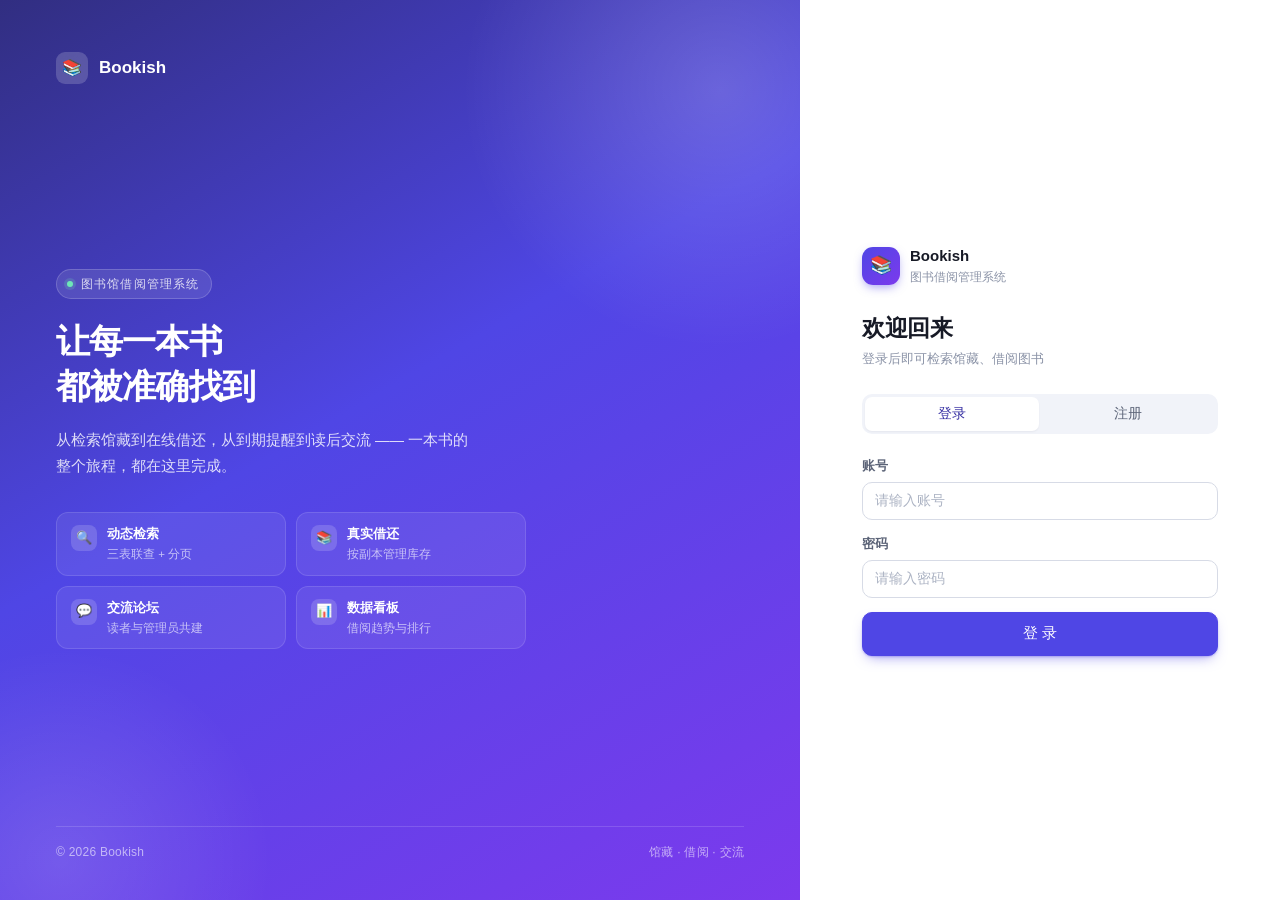
==== commit 775cb0f2: "登录页左栏版式重构：内容垂直居中 + 2×2 特性卡片 + 页脚分隔线（缓存号 f）" ====
--- a/src/main/resources/static/admin.html
+++ b/src/main/resources/static/admin.html
@@ -5,7 +5,7 @@
 <meta name="viewport" content="width=device-width, initial-scale=1.0">
 <meta http-equiv="Cache-Control" content="no-store, no-cache, must-revalidate">
 <title>管理后台 · Bookish</title>
-<link rel="stylesheet" href="css/style.css?v=20261019e">
+<link rel="stylesheet" href="css/style.css?v=20261019f">
 </head>
 <body>
 
@@ -400,8 +400,8 @@
   </div>
 </div>
 
-<script src="js/mock.js?v=20261019e"></script>
-<script src="js/api.js?v=20261019e"></script>
-<script src="js/admin.js?v=20261019e"></script>
+<script src="js/mock.js?v=20261019f"></script>
+<script src="js/api.js?v=20261019f"></script>
+<script src="js/admin.js?v=20261019f"></script>
 </body>
 </html>
--- a/src/main/resources/static/css/style.css
+++ b/src/main/resources/static/css/style.css
@@ -1148,34 +1148,62 @@
 }
 .login-aside {
   flex: 1; position: relative; overflow: hidden; display: none;
-  padding: 56px;
+  padding: 52px 56px 38px;
   background: linear-gradient(150deg, #312E81 0%, #4F46E5 45%, #7C3AED 100%);
-  color: #fff; flex-direction: column; justify-content: space-between;
+  color: #fff; flex-direction: column; justify-content: flex-start;
 }
 .login-aside::before, .login-aside::after {
   content: ""; position: absolute; border-radius: 50%; pointer-events: none;
 }
 .login-aside::before {
-  width: 520px; height: 520px; right: -180px; top: -160px;
-  background: radial-gradient(circle, rgba(255, 255, 255, .16), transparent 65%);
+  width: 560px; height: 560px; right: -200px; top: -190px;
+  background: radial-gradient(circle, rgba(255, 255, 255, .18), transparent 65%);
 }
 .login-aside::after {
-  width: 420px; height: 420px; left: -140px; bottom: -150px;
-  background: radial-gradient(circle, rgba(255, 255, 255, .12), transparent 65%);
+  width: 460px; height: 460px; left: -170px; bottom: -190px;
+  background: radial-gradient(circle, rgba(255, 255, 255, .13), transparent 65%);
 }
 .la-brand { display: flex; align-items: center; gap: 11px; font-size: 17px; font-weight: 650; position: relative; }
 .la-brand .sb-logo { box-shadow: none; background: rgba(255, 255, 255, .18); backdrop-filter: blur(6px); }
-.la-mid { position: relative; max-width: 430px; }
-.la-mid h2 { font-size: 32px; line-height: 1.35; letter-spacing: -.02em; margin-bottom: 16px; font-weight: 700; }
-.la-mid p { font-size: 14.5px; line-height: 1.85; color: rgba(255, 255, 255, .84); }
-.la-feats { display: flex; flex-direction: column; gap: 11px; margin-top: 30px; }
-.la-feat { display: flex; align-items: center; gap: 11px; font-size: 13.5px; color: rgba(255, 255, 255, .9); }
+/* 正文在「品牌」与「页脚」之间垂直居中，不再是 space-between 扯开的两端 */
+.la-mid {
+  position: relative; max-width: 470px; flex: 1;
+  display: flex; flex-direction: column; justify-content: center;
+  padding: 32px 0 24px;
+}
+.la-eyebrow {
+  align-self: flex-start; display: inline-flex; align-items: center; gap: 8px;
+  font-size: 11.5px; letter-spacing: .1em; color: rgba(255, 255, 255, .8);
+  background: rgba(255, 255, 255, .1); border: 1px solid rgba(255, 255, 255, .18);
+  padding: 5px 12px 5px 10px; border-radius: 999px; margin-bottom: 20px;
+}
+.la-eyebrow::before {
+  content: ""; width: 6px; height: 6px; border-radius: 50%;
+  background: #6EE7B7; box-shadow: 0 0 0 3px rgba(110, 231, 183, .18);
+}
+.la-mid h2 { font-size: 34px; line-height: 1.32; letter-spacing: -.025em; margin-bottom: 18px; font-weight: 700; }
+.la-mid p { font-size: 14.5px; line-height: 1.85; color: rgba(255, 255, 255, .82); max-width: 420px; }
+.la-feats { display: grid; grid-template-columns: 1fr 1fr; gap: 10px; margin-top: 32px; }
+.la-feat {
+  display: flex; align-items: flex-start; gap: 10px;
+  padding: 12px 14px; border-radius: 12px;
+  background: rgba(255, 255, 255, .075);
+  border: 1px solid rgba(255, 255, 255, .12);
+  transition: background .18s, border-color .18s, transform .18s;
+}
+.la-feat:hover { background: rgba(255, 255, 255, .13); border-color: rgba(255, 255, 255, .2); transform: translateY(-1px); }
 .la-feat i {
   width: 26px; height: 26px; border-radius: 8px; flex-shrink: 0;
   background: rgba(255, 255, 255, .16); display: flex; align-items: center; justify-content: center;
   font-size: 13px; font-style: normal;
 }
-.la-foot { position: relative; font-size: 12.5px; color: rgba(255, 255, 255, .6); }
+.la-feat b { display: block; font-size: 13px; font-weight: 600; line-height: 1.45; color: #fff; }
+.la-feat span { display: block; font-size: 11.5px; color: rgba(255, 255, 255, .66); margin-top: 2px; line-height: 1.45; }
+.la-foot {
+  position: relative; display: flex; align-items: center; justify-content: space-between; gap: 12px;
+  padding-top: 16px; border-top: 1px solid rgba(255, 255, 255, .14);
+  font-size: 12px; color: rgba(255, 255, 255, .58); letter-spacing: .02em;
+}
 
 .login-main {
   width: 100%; max-width: 480px; flex-shrink: 0;
@@ -1256,6 +1284,11 @@
   .book-grid { grid-template-columns: repeat(4, 1fr); }
   .hot-carousel { --hot-visible: 4; }
   .stat-grid { grid-template-columns: repeat(4, 1fr); }
+  /* 左栏变窄后 2×2 卡片会挤，退成单列 */
+  .login-aside { padding: 44px 40px 32px; }
+  .la-mid h2 { font-size: 28px; }
+  .la-feats { grid-template-columns: 1fr; gap: 8px; margin-top: 26px; }
+  .la-feat { padding: 10px 12px; }
 }
 @media (max-width: 1024px) {
   .forum-layout { grid-template-columns: 1fr; }
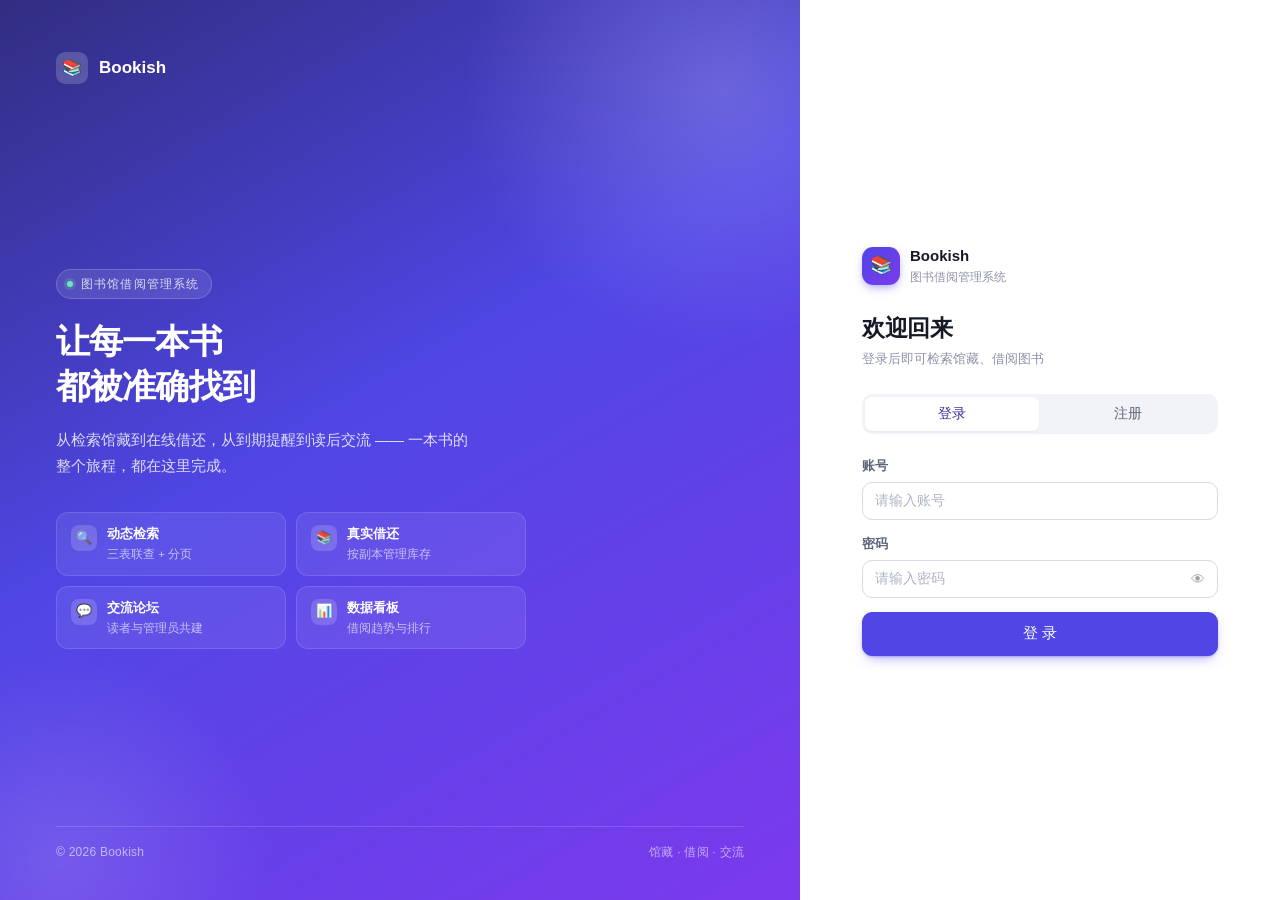
==== commit b7f965b9: "登录/注册密码与邀请码加小眼睛明文切换；邀请码输入默认打码（缓存号 g）" ====
--- a/src/main/resources/static/admin.html
+++ b/src/main/resources/static/admin.html
@@ -5,7 +5,7 @@
 <meta name="viewport" content="width=device-width, initial-scale=1.0">
 <meta http-equiv="Cache-Control" content="no-store, no-cache, must-revalidate">
 <title>管理后台 · Bookish</title>
-<link rel="stylesheet" href="css/style.css?v=20261019f">
+<link rel="stylesheet" href="css/style.css?v=20261019g">
 </head>
 <body>
 
@@ -400,8 +400,8 @@
   </div>
 </div>
 
-<script src="js/mock.js?v=20261019f"></script>
-<script src="js/api.js?v=20261019f"></script>
-<script src="js/admin.js?v=20261019f"></script>
+<script src="js/mock.js?v=20261019g"></script>
+<script src="js/api.js?v=20261019g"></script>
+<script src="js/admin.js?v=20261019g"></script>
 </body>
 </html>
--- a/src/main/resources/static/css/style.css
+++ b/src/main/resources/static/css/style.css
@@ -308,6 +308,17 @@
 .field .hint { font-size: 11.5px; color: var(--text-3); margin-top: 5px; }
 .field .err { font-size: 11.5px; color: var(--danger); margin-top: 5px; }
 .field-row { display: grid; grid-template-columns: 1fr 1fr; gap: 12px; }
+/* 密码 / 邀请码：右侧小眼睛切换明文 */
+.pwd-wrap { position: relative; }
+.pwd-wrap input { padding-right: 42px; }
+.pwd-eye {
+  position: absolute; right: 6px; top: 50%; transform: translateY(-50%);
+  border: none; background: none; cursor: pointer; font-size: 14px;
+  padding: 5px 7px; line-height: 1; opacity: .38; border-radius: 6px;
+  transition: opacity .15s;
+}
+.pwd-eye:hover { opacity: .8; }
+.pwd-eye.on { opacity: 1; }
 
 input[type="text"], input[type="password"], input[type="number"], input[type="date"],
 input[type="search"], select, textarea {
